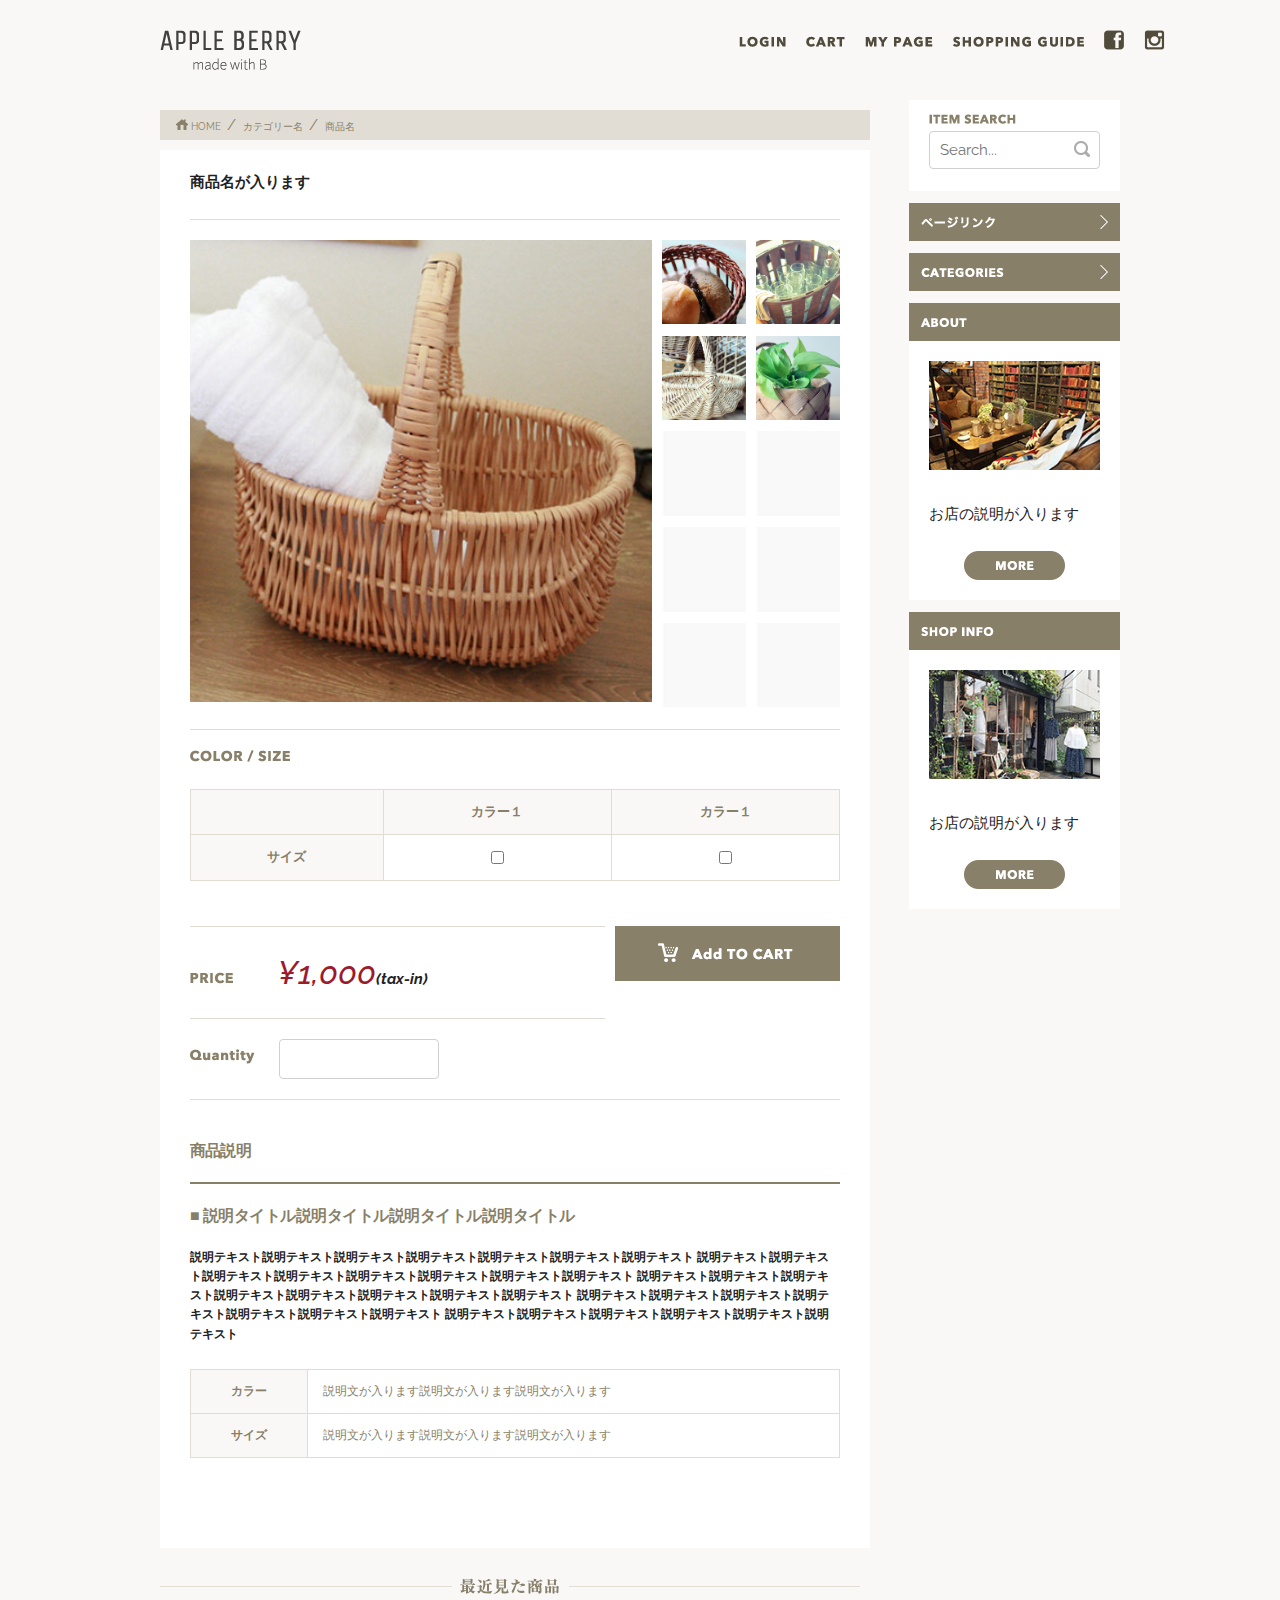
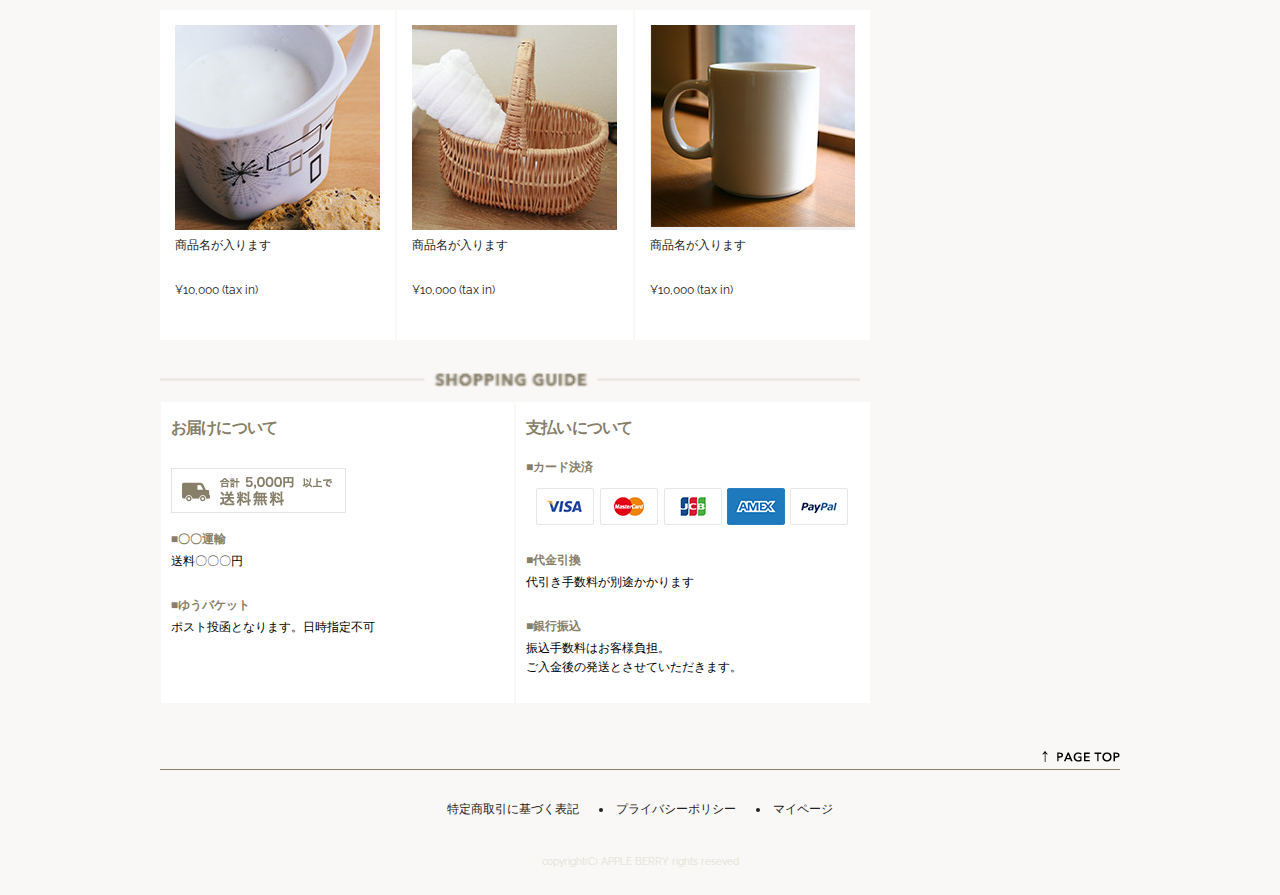
==== product.html @ 75d1a5d5 "second comit" ====
<!DOCTYPE html>
<html lang="ja">

<head>

    <!-- Basic Page Needs
  –––––––––––––––––––––––––––––––––––––––––––––––––– -->
    <meta charset="utf-8">
    <title>Shopping-site</title>
    <meta name="description" content="雑貨ショッピングサイト">
    <meta name="author" content="初心者">

    <!-- Mobile Specific Metas
  –––––––––––––––––––––––––––––––––––––––––––––––––– -->
    <meta name="viewport" content="width=device-width, initial-scale=1">

    <!-- FONT
  –––––––––––––––––––––––––––––––––––––––––––––––––– -->
    <link href="//fonts.googleapis.com/css?family=Raleway:400,300,600" rel="stylesheet" type="text/css">


    <!-- Owl Carousel CSS --
  ----------------------------------------------------->
    <link rel="stylesheet" href="owlcarousel/assets/owl.carousel.min.css">
    <link rel="stylesheet" href="owlcarousel/assets/owl.theme.default.min.css">
    <!-- jQuery -->
    <script src="https://ajax.googleapis.com/ajax/libs/jquery/1.10.2/jquery.min.js"></script>
    <!-- Owl Carousel JS -->
    <script src="owlcarousel/owl.carousel.min.js"></script>
    <!-- Owl Carouselを動作させるために追加 -->
    <script src="owlcarousel/test-carousel.js"></script>
    <!-- ハンバーガーメニューなどのJS -->
    <script src="./shopping.js"></script>
    <!-- CSS
  –––––––––––––––––––––––––––––––––––––––––––––––––– -->
    <link rel="stylesheet" href="shopping.css">
    <link rel="stylesheet" href="skeleton/css/normalize.css">
    <link rel="stylesheet" href="skeleton/css/skeleton.css">


    <!-- Favicon
  –––––––––––––––––––––––––––––––––––––––––––––––––– -->
    <link rel="icon" type="image/png" href="images/favicon.png">

</head>

<body>

    <!-- Primary Page Layout
  –––––––––––––––––––––––––––––––––––––––––––––––––– -->

    <header>
        <div id="head_in" class="container">
            <div class="row">
                <div class="six columns logo">
                    <a href="index.html">
                    <img src="images/top/logo.png" alt="logo" class="pc">
                    <img src="images/top_sp/logo.png" alt="logo" class="sp" style="margin: 0 auto;">
                </a>
                </div>
                <div class="six columns navi">
                    <ul class="pc">
                        <li><a href="#"><img src="images/top/menu_login.png" alt="LOGIN" ></a></li>
                        <li><a href="#"><img src="images/top/menu_cart.png" alt="CART"></a></li>
                        <li><a href="#"><img src="images/top/menu_mypage.png" alt="MY PAGE"></a></li>
                        <li><a href="#"><img src="images/top/menu_guide.png" alt="SHOPPING GUIDE"></a></li>
                        <li><a href="#"><img src="images/top/facebook.png" alt="FB"></a></li>
                        <li><a href="#"><img src="images/top/insta.png" alt="INSTA"></a></li>
                    </ul>
                    <!-------pcのみ--------->
                    <ul class="sp">
                        <li><a href="#"><img src="images/top_sp/fb.png" alt="FB"></a></li>
                        <li><a href="#"><img src="images/top_sp/insta.png" alt="INSTA"></a></li>
                        <li><a href="#"><img src="images/top_sp/menu_icon.png" alt="INSTA"></a></li>
                    </ul>
                    <!-------spのみ--------->
                </div>
            </div>
        </div>
    </header>
    <div class="container">
        <div class="row">
            <!-- banner -->
            <div class="nine columns">
                <div id="bread">
                    <ul class="breadcrumb">
                        <li itemscope="itemscope" itemtype="toppage.html">
                            <a href="toppage.html" itemprop="url">
                      <span itemprop="title"><img src="images/list/home_icon.png" alt=""> HOME</span>
                    </a>
                        </li>
                        <li itemscope="itemscope" itemtype="list.html">
                            <a href="list.html" itemprop="url">
                      <span itemprop="title">カテゴリー名</span>
                    </a>
                        </li>
                        <li itemscope="itemscope" itemtype="product.html">
                            <a href="produst.html" itemprop="url">
                      <span itemprop="title">商品名</span>
                    </a>
                        </li>
                    </ul>
                </div>
                <!--  PRODUCT  -->

                <div class="product">
                    <p>商品名が入ります</p>
                    <div id="product_slide">
                        <div id="display_img">
                            <img src="images/products/pro_img_01.jpg" alt="" class="u-max-full-width">
                        </div>
                        <ul id="list_img">
                            <li><img src="images/products/pro_img_02.jpg" alt=""></li>
                            <li><img src="images/products/pro_img_03.jpg" alt=""></li>
                            <li><img src="images/products/pro_img_04.jpg" alt=""></li>
                            <li><img src="images/products/pro_img_05.jpg" alt=""></li>
                            <li><img src="images/products/gray_pro_img.jpg" alt=""></li>
                            <li><img src="images/products/gray_pro_img.jpg" alt=""></li>
                            <li><img src="images/products/gray_pro_img.jpg" alt=""></li>
                            <li><img src="images/products/gray_pro_img.jpg" alt=""></li>
                            <li><img src="images/products/gray_pro_img.jpg" alt=""></li>
                            <li><img src="images/products/gray_pro_img.jpg" alt=""></li>
                        </ul>
                    </div>

                    <div class="colorsize">
                        <img src="images/products/title_color.png" alt="COLOR/SIZE">
                        <table>
                            <tr>
                                <th></th>
                                <th>カラー１</th>
                                <th>カラー１</th>
                            </tr>
                            <tr>
                                <th>サイズ</th>
                                <td><input type="checkbox"></td>
                                <td><input type="checkbox"></td>
                            </tr>
                        </table>
                    </div>
                    <div class="infobox">
                        <div class="info">
                            <div class="price">
                                <img src="images/products/title_price.png" alt="PRICE">
                                <div class="pricetext"><span>¥1,000</span>(tax-in)</div>
                            </div>
                            <div class="quantity">
                                <img src="images/products/title_quantity.png" alt="quantity">
                                <div class="pricetext"><input type="text"></div>
                            </div>
                        </div>
                        <div class="cart">
                            <img src="images/products/add_to_cart.png" alt="cart" class="u-max-full-width">
                        </div>
                    </div>
                    <div class="productdetail">
                        <h4>商品説明</h4>
                        <h5>説明タイトル説明タイトル説明タイトル説明タイトル</h5>
                        <p>説明テキスト説明テキスト説明テキスト説明テキスト説明テキスト説明テキスト説明テキスト
                        説明テキスト説明テキスト説明テキスト説明テキスト説明テキスト説明テキスト説明テキスト説明テキスト
                        説明テキスト説明テキスト説明テキスト説明テキスト説明テキスト説明テキスト説明テキスト説明テキスト
                        説明テキスト説明テキスト説明テキスト説明テキスト説明テキスト説明テキスト説明テキスト
                        説明テキスト説明テキスト説明テキスト説明テキスト説明テキスト説明テキスト
                        </p>
                        <table>
                                <tr>
                                    <th>カラー</th>
                                    <td>説明文が入ります説明文が入ります説明文が入ります</td>
                                </tr>
                                <tr>
                                    <th>サイズ</th>
                                    <td>説明文が入ります説明文が入ります説明文が入ります</td>
                                </tr>
                        </table>
                    </div>
                </div>
                <!--  最近見た商品 -->
                <img class="title u-max-full-width pc" src="images/list/recent_pro_pc.png" alt="">
                <img class="title u-max-full-width sp" src="images/list/title_recent_pro.png" alt="">
                <div class="items">
                    <div class="shop_items">
                        <img src="images/top/item_07.jpg" class="u-max-full-width" alt="">
                        <p>商品名が入ります</p>
                        <p class="price">¥10,000 (tax in)</p>
                    </div>
                    <div class="shop_items">
                        <img src="images/top/item_08.jpg" class="u-max-full-width" alt="">
                        <p>商品名が入ります</p>
                        <p class="price">¥10,000 (tax in)</p>
                    </div>
                    <div class="shop_items">
                        <img src="images/top/item_09.jpg" class="u-max-full-width" alt="">
                        <p>商品名が入ります</p>
                        <p class="price">¥10,000 (tax in)</p>
                    </div>
                </div>
                <!-- SHOPPING GUIDE -->
                <div>
                    <img class="title u-max-full-width pc" src="images/top/title_guide.png" alt="SHOPPING GUIDE">
                    <img class="title u-max-full-width sp" src="images/top_sp/title_guide.png" alt="SHOPPING GUIDE">
                    <div class="guide">
                        <div class="guide_content">
                            <h4>お届けについて</h4>
                            <div class="card"><img src="images/top/otodoke_banner.png" alt="otodoke" class="card.img"></div>
                            <ul>
                                <li class="guide_li">■〇〇運輸
                                    <p>送料〇〇〇円</p>
                                </li>
                                <li class="guide_li">■ゆうバケット
                                    <p>ポスト投函となります。日時指定不可</p>
                                </li>
                            </ul>
                        </div>
                        <div class="guide_content">
                            <h4>支払いについて</h4>
                            <ul>
                                <li class="guide_li">■カード決済
                                    <div class="card"><img src="images/top/cards.png" class="card.img u-max-full-width" alt=""></div>
                                </li>
                                <li class="guide_li">■代金引換
                                    <p>代引き手数料が別途かかります</p>
                                </li>
                                <li class="guide_li">■銀行振込
                                    <p>振込手数料はお客様負担。
                                        <br>ご入金後の発送とさせていただきます。</p>
                                </li>
                            </ul>
                        </div>
                    </div>
                </div>
            </div>

            <div class="three columns">
                <div id="sidebar">
                    <div class="side_content">
                        <div class="side_item">
                            <div class="search-content">
                                <div>
                                    <img src="images/top/itemserch.png" alt="serch">
                                </div>
                                <div id="search_box">
                                    <input type="text" placeholder="Search...">
                                    <img src="images/top/search_icon.png" alt="search">
                                </div>
                            </div>
                        </div>

                        <div class="side_item">
                            <div class="sidetitle slidemenu">
                                <img src="images/top/pagelink.png" alt="pagelink">
                                <img src="images/top/next_icon.png" alt="next" class="arrow">
                            </div>
                            <ul style="display:none;">
                                <li>カテゴリー名<img src="images/top/next_icon.png" alt="next"></li>
                                <li>カテゴリー名<img src="images/top/next_icon.png" alt="next"></li>
                                <li>カテゴリー名<img src="images/top/next_icon.png" alt="next"></li>
                                <li>カテゴリー名<img src="images/top/next_icon.png" alt="next"></li>
                            </ul>
                        </div>
                        <div class="side_item">
                            <div class="sidetitle slidemenu">
                                <img src="images/top/categories.png" alt="categories">
                                <img src="images/top/next_icon.png" alt="down" class="arrow">
                            </div>
                            <ul style="display:none;">
                                <li>カテゴリー名<img src="images/top/next_icon.png" alt="next"></li>
                                <li>カテゴリー名<img src="images/top/next_icon.png" alt="next"></li>
                                <li>カテゴリー名<img src="images/top/next_icon.png" alt="next"></li>
                                <li>カテゴリー名<img src="images/top/next_icon.png" alt="next"></li>
                            </ul>
                        </div>
                        <div class="side_item">
                            <div class="sidetitle">
                                <img src="images/top/about.png" alt="about">
                            </div>
                            <div class="description">
                                <p><img src="images/top/about_img.jpg" alt="img" class="u-max-full-width"></p>
                                <div class="eplain">
                                    <p>お店の説明が入ります</p>
                                    <a href="#" class="more"><img src="images/top/more_btn.png" alt="more" class="u-max-full-width"></a>
                                </div>
                            </div>
                        </div>
                        <div class="side_item">
                            <div class="sidetitle">
                                <img src="images/top/shop_info.png" alt="info">
                            </div>
                            <div class="description">
                                <p><img src="images/top/shopinfo_img.jpg" alt="img" class="u-max-full-width"></p>
                                <div class="eplain">
                                    <p>お店の説明が入ります</p>
                                    <a href="#" class="more"><img src="images/top/more_btn.png" alt="more" class="u-max-full-width"></a>
                                </div>
                            </div>
                        </div>
                    </div>
                </div>
            </div>
        </div>
    </div>
    <footer class="container">
        <div class="row">
            <div class="twelve columns">
                <div id="pagetop"><a href="#"><img src="images/top/pagetop.png" alt="pagetop"></a></div>
                <div id="end">
                    <ul>
                        <li id="list-style">特定商取引に基づく表記</li>
                        <li>プライバシーポリシー</li>
                        <li>マイページ</li>
                    </ul>
                </div>
                <div id="copyright">
                    <p>copyright(C) APPLE BERRY rights reseved</p>
                </div>
            </div>
        </div>
    </footer>

    <!-- End Document
  –––––––––––––––––––––––––––––––––––––––––––––––––– -->
</body>

</html>
---- shopping.css ----
@charset "UTF-8";
html {
  font-size: 62.5%;
  background-color: #f9f8f6; }

.pc {
  display: flex; }

.sp {
  display: none; }

@media screen and (max-width: 549px) {
  .sp {
    display: flex;
    justify-content: center;
    margin: 0; }
    .sp li {
      padding: 1rem;
      padding-bottom: 0;
      margin: 0; }

  .pc {
    display: none; } }
.owl-theme .owl-dots {
  text-align: left; }

.owl-theme .owl-dots .owl-dot span {
  width: 20px;
  height: 0.7px; }

header {
  padding: 40px auto;
  margin: 30px; }

header ul {
  list-style: none;
  display: flex;
  justify-content: space-around;
  margin: 0 0 0 70px; }
  header ul li {
    margin: 0 10px; }

.title {
  margin: 30px 0 15px 0; }

@media screen and (max-width: 549px) {
  .title {
    margin: 30px auto 15px auto; } }
.items {
  display: flex;
  justify-content: space-between;
  flex-wrap: wrap;
  font-size: 1.2rem; }

.shop_items {
  width: calc( ( 100% - 4px ) / 3);
  padding: 15px;
  margin: 0;
  box-sizing: border-box;
  background-color: #ffffff;
  margin-bottom: 2px; }

@media screen and (max-width: 549px) {
  .shop_items {
    width: calc( ( 100% - 3px ) / 2); } }
.guide {
  font-color: #887f69;
  display: flex;
  justify-content: space-around;
  flex-wrap: wrap; }

.guide_content {
  width: calc( ( 100% - 3px ) / 2);
  margin: 0;
  margin-bottom: 2px;
  box-sizing: border-box;
  background-color: #ffffff;
  font-size: 1.2rem; }
  .guide_content h4 {
    font-size: 1.6rem;
    font-weight: 700;
    padding-top: 15px;
    padding-left: 10px;
    color: #887f69; }
  .guide_content .title {
    margin: 0 10px; }
  .guide_content .card.img {
    width: 100%; }
  .guide_content .card {
    padding: 10px; }

.guide_content ul {
  list-style: none;
  padding-left: 10px; }
  .guide_content ul li {
    font-weight: 700;
    color: #887f69; }
    .guide_content ul li p {
      font-weight: 500;
      color: black;
      margin-top: 3px; }

#sidebar {
  position: relative; }
  #sidebar .side_item {
    margin-bottom: 12px; }
  #sidebar .search-content {
    background-color: #ffffff;
    padding: 7px 20px; }
  #sidebar #search_box {
    position: relative; }
    #sidebar #search_box input {
      width: 100%; }
    #sidebar #search_box img {
      position: absolute;
      top: 10px;
      right: 10px; }
  #sidebar .sidetitle {
    background-color: #887f69;
    display: flex;
    justify-content: space-between;
    padding: 12px;
    align-items: center;
    min-height: 14px; }
  #sidebar .description {
    background-color: #ffffff;
    padding: 20px;
    display: block; }
  #sidebar .side_item ul li {
    display: flex;
    justify-content: space-between;
    margin: 2px 0;
    background-color: #ffffff;
    padding: 12px;
    list-style: none; }
  #sidebar .more img {
    display: block;
    margin: auto; }

@media screen and (max-width: 549px) {
  .guide_content {
    width: 100%; }

  .description {
    overflow: hidden; }

  .description > p {
    float: left;
    width: 40%; }

  .description .eplain {
    float: left;
    margin: 0 0 0 15px; } }
#pagetop {
  margin-top: 40px;
  display: flex;
  justify-content: flex-end;
  border-bottom: 1px solid #887f69; }
  #pagetop a {
    text-decoration: none; }

@media screen and (max-width: 549px) {
  #pagetop {
    margin: 0;
    padding: 20px 0;
    display: flex;
    justify-content: center;
    border-bottom: 1px solid #887f69; }
    #pagetop a {
      text-decoration: none; } }
#end {
  margin-top: 20px; }
  #end ul {
    width: 100%;
    text-align: center;
    display: flex;
    justify-content: center;
    font-size: 12px;
    list-style-type: disc; }
  #end li {
    margin: 10px 10px; }
  #end #list-style {
    list-style: none; }
  @media screen and (max-width: 549px) {
    #end ul {
      width: 100%;
      text-align: center;
      display: inline;
      font-size: 12px;
      list-style-type: disc; }
    #end li {
      margin: 10px 10px;
      list-style: none; } }

#copyright {
  text-align: center;
  color: #e2ddd4;
  font-size: 10px; }

.banner {
  width: 100%;
  margin-bottom: 10px; }

.pagedirection {
  display: flex;
  justify-content: space-between;
  margin-top: 20px; }
  .pagedirection a {
    text-decoration: none;
    color: #ffffff;
    font-size: 1.2rem;
    font-weight: 900;
    background-color: #887f69;
    padding: 10px 30px; }
  .pagedirection a:hover {
    color: #887f69;
    background-color: #ffffff;
    border: 2px solid #887f69; }

.breadcrumb {
  background-color: #e2ddd4;
  padding: 3px 10px;
  margin: 1rem 0; }
  .breadcrumb li {
    list-style: none;
    display: inline; }
    .breadcrumb li a {
      text-decoration: none;
      color: #887f69;
      font-size: 1rem; }

.breadcrumb li:before {
  /* >を表示*/
  content: '/';
  padding: 0 3px;
  color: #887f69; }

.breadcrumb li:first-child:before {
  content: ''; }

.product {
  background-color: #ffffff;
  padding: 20px 30px; }
  .product p {
    font-weight: 700; }
  .product #product_slide {
    display: flex;
    justify-content: space-between;
    border-top: 1px solid #e2ddd4;
    padding: 20px 0; }
    .product #product_slide #display_img {
      flex: 5 5 40px; }
      .product #product_slide #display_img img {
        width: 100%; }
    .product #product_slide ul {
      flex: 2 2 10px;
      margin-left: 10px;
      margin-bottom: 0;
      display: flex;
      justify-content: space-between;
      flex-wrap: wrap; }
      .product #product_slide ul li {
        list-style: none;
        width: calc( 50% - 5px );
        line-height: 0;
        margin-bottom: 0; }
        .product #product_slide ul li:nth-child(n+3) {
          margin-top: 10px; }
        .product #product_slide ul li img {
          width: 100%;
          cursor: pointer; }

@media screen and (max-width: 549px) {
  .product #product_slide {
    flex-direction: column;
    flex: 1; }
    .product #product_slide ul {
      margin-top: 10px;
      margin-left: 0;
      flex: 1; }
      .product #product_slide ul li {
        width: calc( ( 100% - 40px ) / 5 ); }
        .product #product_slide ul li:nth-child(n+3) {
          margin-top: 0; }
        .product #product_slide ul li:nth-child(n+6) {
          margin-top: 10px; } }
.colorsize {
  border-top: 1px solid #e2ddd4;
  padding: 20px 0;
  font-size: 1.3rem; }
  .colorsize img {
    margin-bottom: 20px; }
  .colorsize table {
    width: 100%; }
  .colorsize th {
    text-align: center;
    background-color: #f9f8f6;
    border: 1px solid #e2ddd4;
    color: #887f69; }
    .colorsize th:first-child, .colorsize th:last-child {
      padding: 12px 15px; }
  .colorsize td {
    text-align: center;
    border: 1px solid #e2ddd4;
    color: #887f69; }
    .colorsize td:first-child, .colorsize td:last-child {
      padding: 12px 15px; }
    .colorsize td input {
      margin-bottom: 0;
      vertical-align: middle; }

.infobox {
  display: flex;
  border-bottom: 1px solid #e2ddd4; }
  .infobox .info {
    flex: 1; }
    .infobox .info .price, .infobox .info .quantity {
      border-top: 1px solid #e2ddd4;
      padding: 20px 0; }
      .infobox .info .price img, .infobox .info .price .pricetext, .infobox .info .quantity img, .infobox .info .quantity .pricetext {
        display: inline-block; }
      .infobox .info .price .pricetext, .infobox .info .quantity .pricetext {
        font-style: italic;
        font-weight: 700;
        margin: 0 0 0 40px; }
        .infobox .info .price .pricetext span, .infobox .info .quantity .pricetext span {
          color: #9d1a2d;
          font-size: 3.2rem;
          font-weight: 500; }
        .infobox .info .price .pricetext input, .infobox .info .quantity .pricetext input {
          height: 40px;
          width: 160px;
          margin-bottom: 0;
          margin-left: -20px; }
  .infobox .cart {
    width: 225px;
    margin-left: 10px; }

@media screen and (max-width: 549px) {
  .infobox {
    flex-direction: column;
    border-bottom: none; }
    .infobox .quantity {
      border-bottom: 1px solid #e2ddd4; }
    .infobox .cart {
      margin: 20px auto; } }
.productdetail {
  margin-top: 15px;
  margin-bottom: 70px;
  font-size: 1.2rem; }
  .productdetail h4, .productdetail h5 {
    color: #887f69;
    margin-bottom: 20px;
    font-weight: 700;
    font-size: 1.6rem; }
  .productdetail h4 {
    margin-top: 20px;
    padding: 20px 0;
    border-bottom: 2px solid #887f69; }
  .productdetail h5::before {
    content: '■ ';
    color: #887f69; }
  .productdetail table {
    width: 100%;
    font-size: 1.2rem; }
  .productdetail th {
    text-align: center;
    background-color: #f9f8f6;
    border: 1px solid #e2ddd4;
    color: #887f69; }
    .productdetail th:first-child, .productdetail th:last-child {
      padding: 12px 15px; }
  .productdetail td {
    border: 1px solid #e2ddd4;
    color: #887f69; }

/*# sourceMappingURL=shopping.css.map */
---- skeleton/css/skeleton.css ----
/*
* Skeleton V2.0.4
* Copyright 2014, Dave Gamache
* www.getskeleton.com
* Free to use under the MIT license.
* http://www.opensource.org/licenses/mit-license.php
* 12/29/2014
*/


/* Table of contents
––––––––––––––––––––––––––––––––––––––––––––––––––
- Grid
- Base Styles
- Typography
- Links
- Buttons
- Forms
- Lists
- Code
- Tables
- Spacing
- Utilities
- Clearing
- Media Queries
*/


/* Grid
–––––––––––––––––––––––––––––––––––––––––––––––––– */
.container {
  position: relative;
  width: 100%;
  max-width: 960px;
  margin: 0 auto;
  padding: 0 20px;
  box-sizing: border-box; }
.column,
.columns {
  width: 100%;
  float: left;
  box-sizing: border-box; }

/* For devices larger than 400px */
@media (min-width: 400px) {
  .container {
    width: 85%;
    padding: 0; }
}

/* For devices larger than 550px */
@media (min-width: 550px) {
  .container {
    width: 80%; }
  .column,
  .columns {
    margin-left: 4%; }
  .column:first-child,
  .columns:first-child {
    margin-left: 0; }

  .one.column,
  .one.columns                    { width: 4.66666666667%; }
  .two.columns                    { width: 13.3333333333%; }
  .three.columns                  { width: 22%;            }
  .four.columns                   { width: 30.6666666667%; }
  .five.columns                   { width: 39.3333333333%; }
  .six.columns                    { width: 48%;            }
  .seven.columns                  { width: 56.6666666667%; }
  .eight.columns                  { width: 65.3333333333%; }
  .nine.columns                   { width: 74.0%;          }
  .ten.columns                    { width: 82.6666666667%; }
  .eleven.columns                 { width: 91.3333333333%; }
  .twelve.columns                 { width: 100%; margin-left: 0; }

  .one-third.column               { width: 30.6666666667%; }
  .two-thirds.column              { width: 65.3333333333%; }

  .one-half.column                { width: 48%; }

  /* Offsets */
  .offset-by-one.column,
  .offset-by-one.columns          { margin-left: 8.66666666667%; }
  .offset-by-two.column,
  .offset-by-two.columns          { margin-left: 17.3333333333%; }
  .offset-by-three.column,
  .offset-by-three.columns        { margin-left: 26%;            }
  .offset-by-four.column,
  .offset-by-four.columns         { margin-left: 34.6666666667%; }
  .offset-by-five.column,
  .offset-by-five.columns         { margin-left: 43.3333333333%; }
  .offset-by-six.column,
  .offset-by-six.columns          { margin-left: 52%;            }
  .offset-by-seven.column,
  .offset-by-seven.columns        { margin-left: 60.6666666667%; }
  .offset-by-eight.column,
  .offset-by-eight.columns        { margin-left: 69.3333333333%; }
  .offset-by-nine.column,
  .offset-by-nine.columns         { margin-left: 78.0%;          }
  .offset-by-ten.column,
  .offset-by-ten.columns          { margin-left: 86.6666666667%; }
  .offset-by-eleven.column,
  .offset-by-eleven.columns       { margin-left: 95.3333333333%; }

  .offset-by-one-third.column,
  .offset-by-one-third.columns    { margin-left: 34.6666666667%; }
  .offset-by-two-thirds.column,
  .offset-by-two-thirds.columns   { margin-left: 69.3333333333%; }

  .offset-by-one-half.column,
  .offset-by-one-half.columns     { margin-left: 52%; }

}


/* Base Styles
–––––––––––––––––––––––––––––––––––––––––––––––––– */
/* NOTE
html is set to 62.5% so that all the REM measurements throughout Skeleton
are based on 10px sizing. So basically 1.5rem = 15px :) */
html {
  font-size: 62.5%; }
body {
  font-size: 1.5em; /* currently ems cause chrome bug misinterpreting rems on body element */
  line-height: 1.6;
  font-weight: 400;
  font-family: "Raleway", "HelveticaNeue", "Helvetica Neue", Helvetica, Arial, sans-serif;
  color: #222; }


/* Typography
–––––––––––––––––––––––––––––––––––––––––––––––––– */
h1, h2, h3, h4, h5, h6 {
  margin-top: 0;
  margin-bottom: 2rem;
  font-weight: 300; }
h1 { font-size: 4.0rem; line-height: 1.2;  letter-spacing: -.1rem;}
h2 { font-size: 3.6rem; line-height: 1.25; letter-spacing: -.1rem; }
h3 { font-size: 3.0rem; line-height: 1.3;  letter-spacing: -.1rem; }
h4 { font-size: 2.4rem; line-height: 1.35; letter-spacing: -.08rem; }
h5 { font-size: 1.8rem; line-height: 1.5;  letter-spacing: -.05rem; }
h6 { font-size: 1.5rem; line-height: 1.6;  letter-spacing: 0; }

/* Larger than phablet */
@media (min-width: 550px) {
  h1 { font-size: 5.0rem; }
  h2 { font-size: 4.2rem; }
  h3 { font-size: 3.6rem; }
  h4 { font-size: 3.0rem; }
  h5 { font-size: 2.4rem; }
  h6 { font-size: 1.5rem; }
}

p {
  margin-top: 0; }


/* Links
–––––––––––––––––––––––––––––––––––––––––––––––––– */
a {
  color: #1EAEDB; }
a:hover {
  color: #0FA0CE; }


/* Buttons
–––––––––––––––––––––––––––––––––––––––––––––––––– */
.button,
button,
input[type="submit"],
input[type="reset"],
input[type="button"] {
  display: inline-block;
  height: 38px;
  padding: 0 30px;
  color: #555;
  text-align: center;
  font-size: 11px;
  font-weight: 600;
  line-height: 38px;
  letter-spacing: .1rem;
  text-transform: uppercase;
  text-decoration: none;
  white-space: nowrap;
  background-color: transparent;
  border-radius: 4px;
  border: 1px solid #bbb;
  cursor: pointer;
  box-sizing: border-box; }
.button:hover,
button:hover,
input[type="submit"]:hover,
input[type="reset"]:hover,
input[type="button"]:hover,
.button:focus,
button:focus,
input[type="submit"]:focus,
input[type="reset"]:focus,
input[type="button"]:focus {
  color: #333;
  border-color: #888;
  outline: 0; }
.button.button-primary,
button.button-primary,
input[type="submit"].button-primary,
input[type="reset"].button-primary,
input[type="button"].button-primary {
  color: #FFF;
  background-color: #33C3F0;
  border-color: #33C3F0; }
.button.button-primary:hover,
button.button-primary:hover,
input[type="submit"].button-primary:hover,
input[type="reset"].button-primary:hover,
input[type="button"].button-primary:hover,
.button.button-primary:focus,
button.button-primary:focus,
input[type="submit"].button-primary:focus,
input[type="reset"].button-primary:focus,
input[type="button"].button-primary:focus {
  color: #FFF;
  background-color: #1EAEDB;
  border-color: #1EAEDB; }


/* Forms
–––––––––––––––––––––––––––––––––––––––––––––––––– */
input[type="email"],
input[type="number"],
input[type="search"],
input[type="text"],
input[type="tel"],
input[type="url"],
input[type="password"],
textarea,
select {
  height: 38px;
  padding: 6px 10px; /* The 6px vertically centers text on FF, ignored by Webkit */
  background-color: #fff;
  border: 1px solid #D1D1D1;
  border-radius: 4px;
  box-shadow: none;
  box-sizing: border-box; }
/* Removes awkward default styles on some inputs for iOS */
input[type="email"],
input[type="number"],
input[type="search"],
input[type="text"],
input[type="tel"],
input[type="url"],
input[type="password"],
textarea {
  -webkit-appearance: none;
     -moz-appearance: none;
          appearance: none; }
textarea {
  min-height: 65px;
  padding-top: 6px;
  padding-bottom: 6px; }
input[type="email"]:focus,
input[type="number"]:focus,
input[type="search"]:focus,
input[type="text"]:focus,
input[type="tel"]:focus,
input[type="url"]:focus,
input[type="password"]:focus,
textarea:focus,
select:focus {
  border: 1px solid #33C3F0;
  outline: 0; }
label,
legend {
  display: block;
  margin-bottom: .5rem;
  font-weight: 600; }
fieldset {
  padding: 0;
  border-width: 0; }
input[type="checkbox"],
input[type="radio"] {
  display: inline; }
label > .label-body {
  display: inline-block;
  margin-left: .5rem;
  font-weight: normal; }


/* Lists
–––––––––––––––––––––––––––––––––––––––––––––––––– */
ul {
  list-style: circle inside; }
ol {
  list-style: decimal inside; }
ol, ul {
  padding-left: 0;
  margin-top: 0; }
ul ul,
ul ol,
ol ol,
ol ul {
  margin: 1.5rem 0 1.5rem 3rem;
  font-size: 90%; }
li {
  margin-bottom: 1rem; }


/* Code
–––––––––––––––––––––––––––––––––––––––––––––––––– */
code {
  padding: .2rem .5rem;
  margin: 0 .2rem;
  font-size: 90%;
  white-space: nowrap;
  background: #F1F1F1;
  border: 1px solid #E1E1E1;
  border-radius: 4px; }
pre > code {
  display: block;
  padding: 1rem 1.5rem;
  white-space: pre; }


/* Tables
–––––––––––––––––––––––––––––––––––––––––––––––––– */
th,
td {
  padding: 12px 15px;
  text-align: left;
  border-bottom: 1px solid #E1E1E1; }
th:first-child,
td:first-child {
  padding-left: 0; }
th:last-child,
td:last-child {
  padding-right: 0; }


/* Spacing
–––––––––––––––––––––––––––––––––––––––––––––––––– */
button,
.button {
  margin-bottom: 1rem; }
input,
textarea,
select,
fieldset {
  margin-bottom: 1.5rem; }
pre,
blockquote,
dl,
figure,
table,
p,
ul,
ol,
form {
  margin-bottom: 2.5rem; }


/* Utilities
–––––––––––––––––––––––––––––––––––––––––––––––––– */
.u-full-width {
  width: 100%;
  box-sizing: border-box; }
.u-max-full-width {
  max-width: 100%;
  box-sizing: border-box; }
.u-pull-right {
  float: right; }
.u-pull-left {
  float: left; }


/* Misc
–––––––––––––––––––––––––––––––––––––––––––––––––– */
hr {
  margin-top: 3rem;
  margin-bottom: 3.5rem;
  border-width: 0;
  border-top: 1px solid #E1E1E1; }


/* Clearing
–––––––––––––––––––––––––––––––––––––––––––––––––– */

/* Self Clearing Goodness */
.container:after,
.row:after,
.u-cf {
  content: "";
  display: table;
  clear: both; }


/* Media Queries
–––––––––––––––––––––––––––––––––––––––––––––––––– */
/*
Note: The best way to structure the use of media queries is to create the queries
near the relevant code. For example, if you wanted to change the styles for buttons
on small devices, paste the mobile query code up in the buttons section and style it
there.
*/


/* Larger than mobile */
@media (min-width: 400px) {}

/* Larger than phablet (also point when grid becomes active) */
@media (min-width: 550px) {}

/* Larger than tablet */
@media (min-width: 750px) {}

/* Larger than desktop */
@media (min-width: 1000px) {}

/* Larger than Desktop HD */
@media (min-width: 1200px) {}
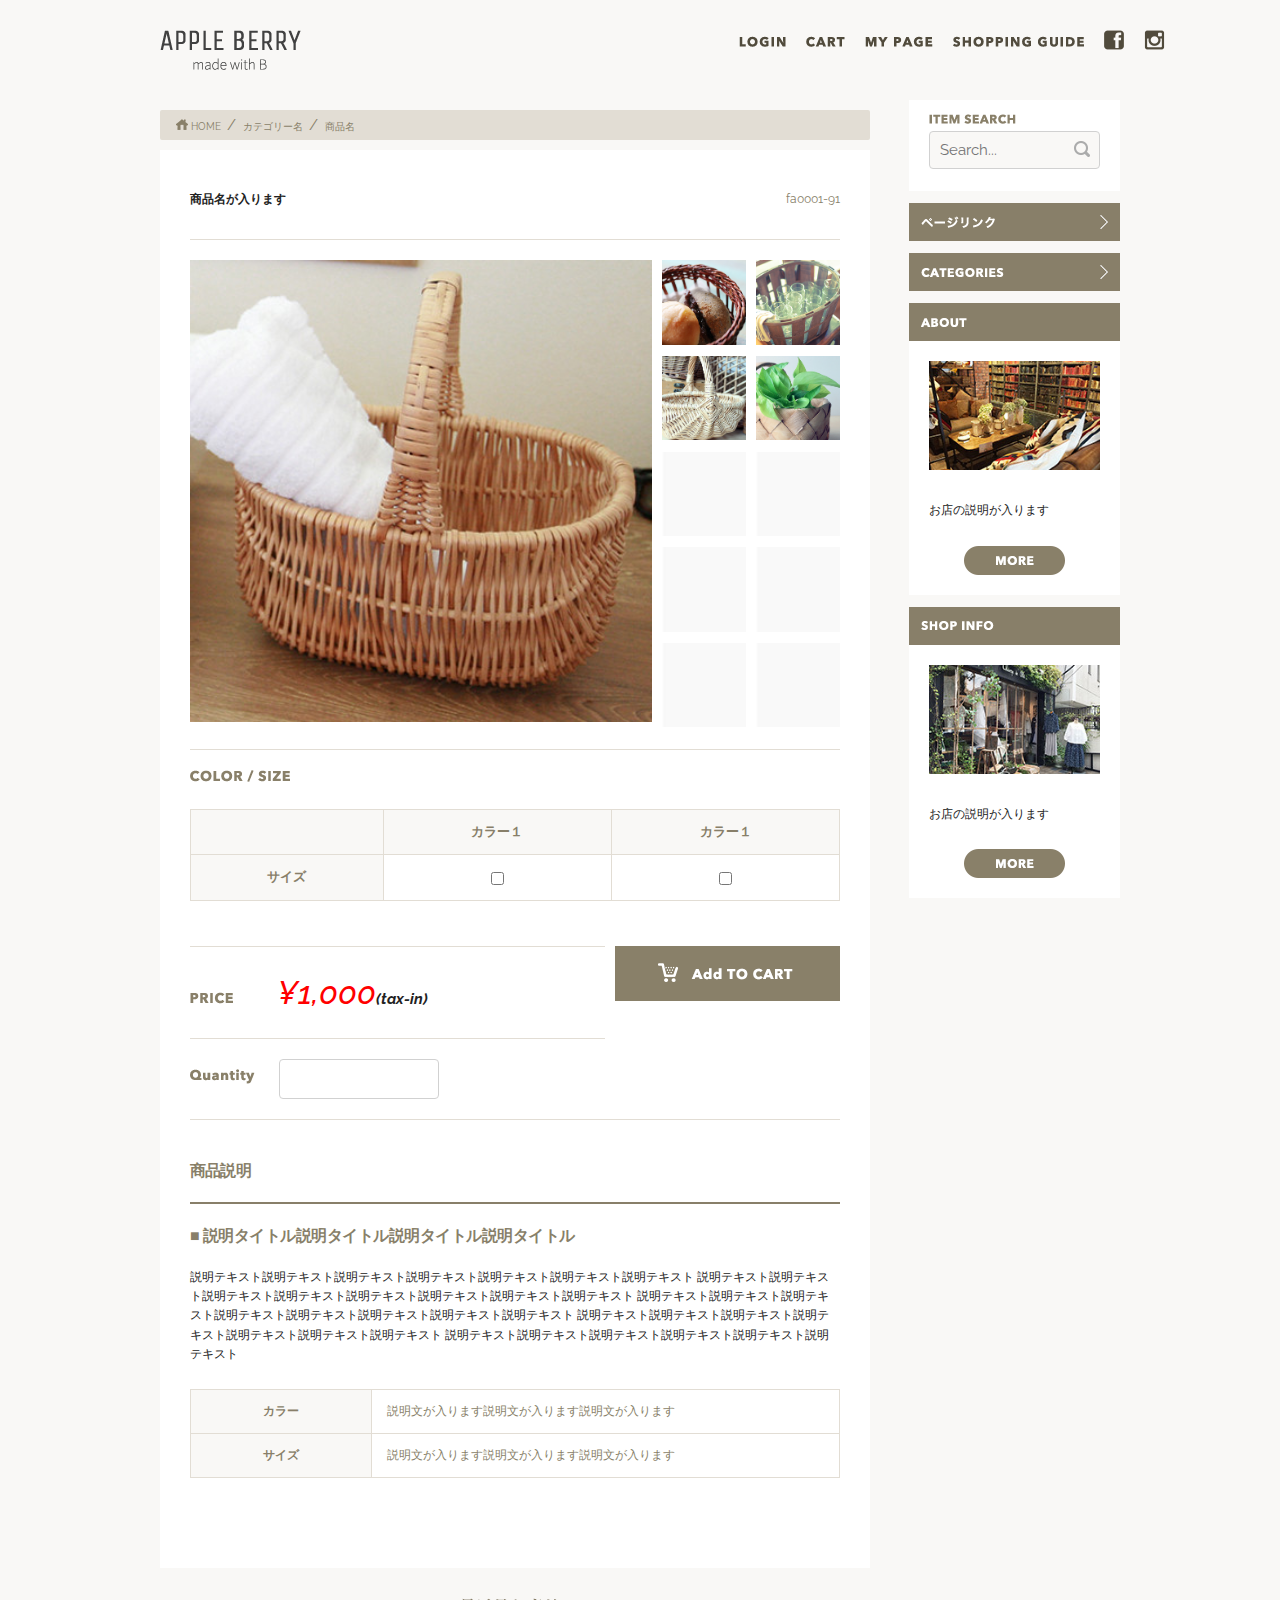
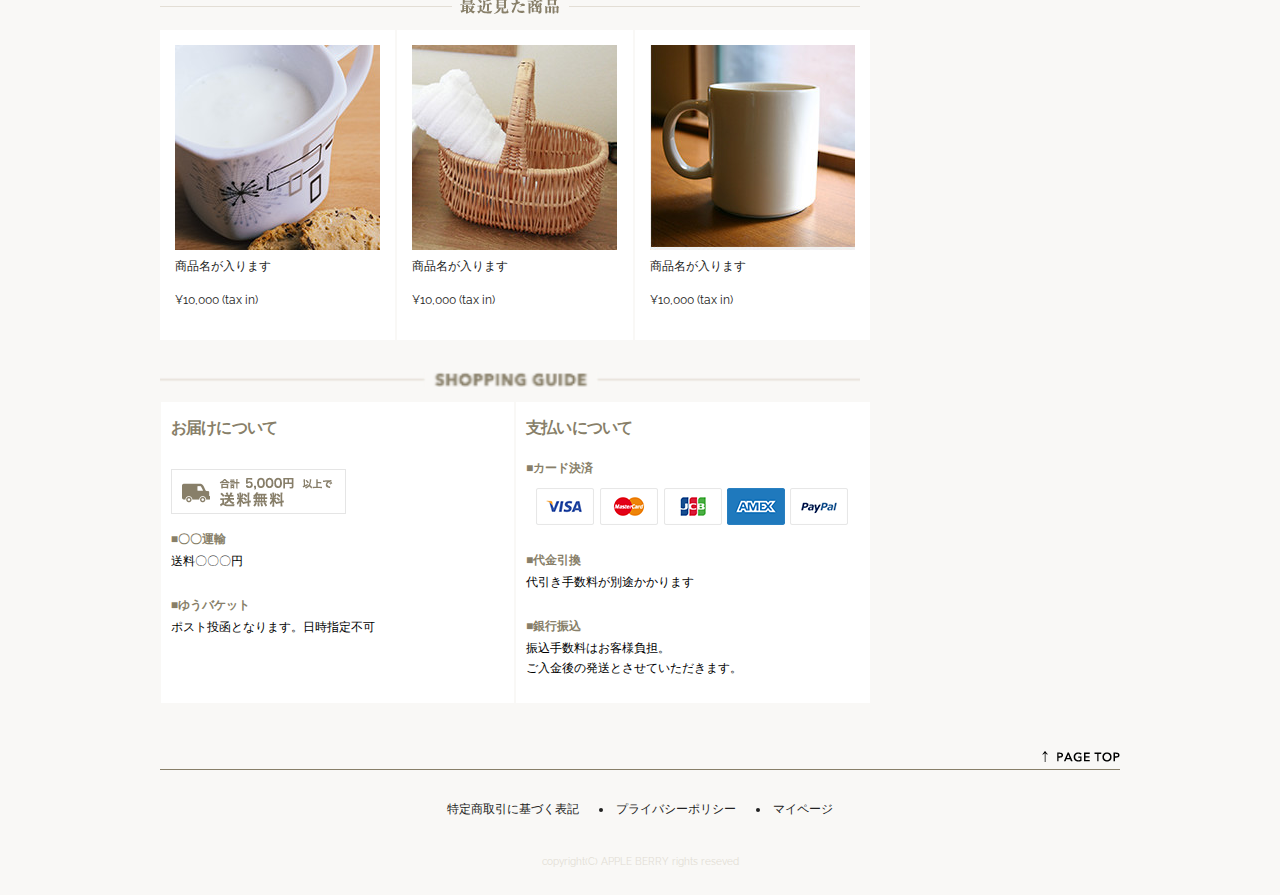
==== commit c9cdd120: "thrid comit" ====
--- a/product.html
+++ b/product.html
@@ -104,7 +104,9 @@
                 <!--  PRODUCT  -->
 
                 <div class="product">
-                    <p>商品名が入ります</p>
+                    <div class="clearfix">
+                    <div class="productname">商品名が入ります</div><p  class="productname" id="productnumber">fa0001-91</p>
+                    </div>
                     <div id="product_slide">
                         <div id="display_img">
                             <img src="images/products/pro_img_01.jpg" alt="" class="u-max-full-width">
--- a/shopping.css
+++ b/shopping.css
@@ -59,6 +59,8 @@
   box-sizing: border-box;
   background-color: #ffffff;
   margin-bottom: 2px; }
+  .shop_items p {
+    margin-bottom: 15px; }
 
 @media screen and (max-width: 549px) {
   .shop_items {
@@ -110,7 +112,8 @@
   #sidebar #search_box {
     position: relative; }
     #sidebar #search_box input {
-      width: 100%; }
+      width: 100%;
+      background-color: #f9f8f6; }
     #sidebar #search_box img {
       position: absolute;
       top: 10px;
@@ -125,14 +128,19 @@
   #sidebar .description {
     background-color: #ffffff;
     padding: 20px;
-    display: block; }
+    display: block;
+    font-size: 1.2rem; }
   #sidebar .side_item ul li {
     display: flex;
     justify-content: space-between;
     margin: 2px 0;
     background-color: #ffffff;
     padding: 12px;
-    list-style: none; }
+    list-style: none;
+    font-size: 1.2rem; }
+    #sidebar .side_item ul li img {
+      width: 8px;
+      height: 14px; }
   #sidebar .more img {
     display: block;
     margin: auto; }
@@ -211,7 +219,8 @@
     font-size: 1.2rem;
     font-weight: 900;
     background-color: #887f69;
-    padding: 10px 30px; }
+    padding: 10px 30px;
+    border: 2px solid #887f69; }
   .pagedirection a:hover {
     color: #887f69;
     background-color: #ffffff;
@@ -220,7 +229,8 @@
 .breadcrumb {
   background-color: #e2ddd4;
   padding: 3px 10px;
-  margin: 1rem 0; }
+  margin: 1rem 0;
+  border-radius: 2px; }
   .breadcrumb li {
     list-style: none;
     display: inline; }
@@ -241,8 +251,14 @@
 .product {
   background-color: #ffffff;
   padding: 20px 30px; }
-  .product p {
-    font-weight: 700; }
+  .product .productname {
+    font-weight: 700;
+    font-size: 1.2rem; }
+  .product #productnumber {
+    font-weight: 400;
+    font-size: 1.2rem;
+    color: #887f69;
+    margin-bottom: 10px; }
   .product #product_slide {
     display: flex;
     justify-content: space-between;
@@ -270,6 +286,21 @@
           width: 100%;
           cursor: pointer; }
 
+@media screen and (min-width: 549px) {
+  .productname {
+    float: left; }
+
+  #productnumber {
+    float: right; }
+
+  .clearfix {
+    margin-top: 20px;
+    margin-bottom: 20px; }
+
+  .clearfix::after {
+    content: '';
+    display: block;
+    clear: both; } }
 @media screen and (max-width: 549px) {
   .product #product_slide {
     flex-direction: column;
@@ -324,7 +355,7 @@
         font-weight: 700;
         margin: 0 0 0 40px; }
         .infobox .info .price .pricetext span, .infobox .info .quantity .pricetext span {
-          color: #9d1a2d;
+          color: red;
           font-size: 3.2rem;
           font-weight: 500; }
         .infobox .info .price .pricetext input, .infobox .info .quantity .pricetext input {
@@ -367,11 +398,16 @@
     text-align: center;
     background-color: #f9f8f6;
     border: 1px solid #e2ddd4;
-    color: #887f69; }
+    color: #887f69;
+    width: 150px; }
     .productdetail th:first-child, .productdetail th:last-child {
       padding: 12px 15px; }
   .productdetail td {
     border: 1px solid #e2ddd4;
     color: #887f69; }
 
+@media screen and (max-width: 549px) {
+  .productdetail table th {
+    width: 40px; } }
+
 /*# sourceMappingURL=shopping.css.map */
